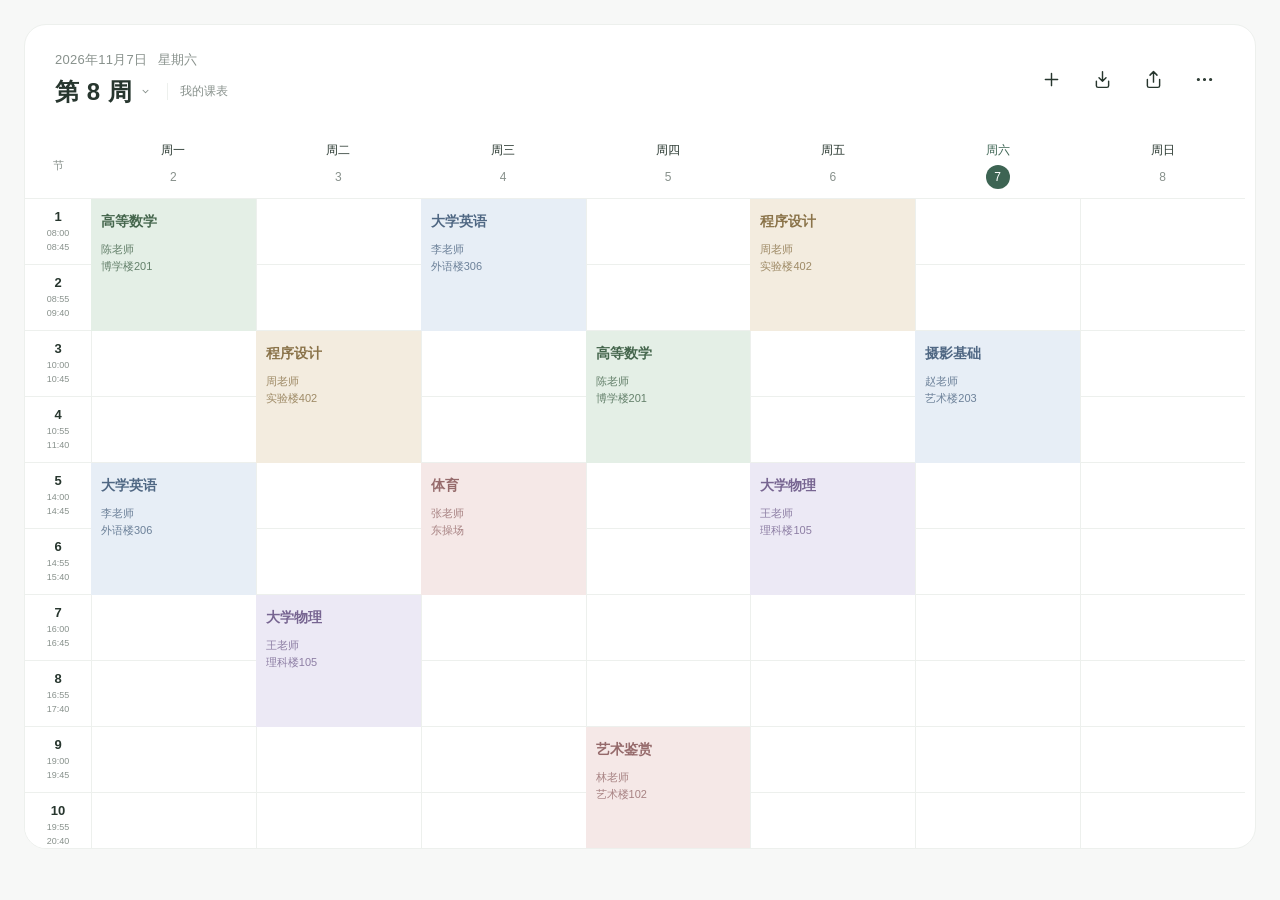
==== 设计稿/index.html @ 404265ef "Initial import of Linmu timetable app" ====
<!doctype html>
<html lang="zh-CN">
<head>
  <meta charset="UTF-8">
  <meta name="viewport" content="width=device-width, initial-scale=1, viewport-fit=cover">
  <meta name="color-scheme" content="light dark">
  <meta name="theme-color" content="#f7f8f7">
  <title>林木</title>
  <link rel="icon" href="icon.svg" type="image/svg+xml">
  <link rel="stylesheet" href="styles.css">
</head>
<body>
  <svg class="sprite" xmlns="http://www.w3.org/2000/svg" aria-hidden="true">
    <symbol id="i-plus" viewBox="0 0 24 24"><path d="M12 5v14M5 12h14"/></symbol>
    <symbol id="i-import" viewBox="0 0 24 24"><path d="M12 3v11m-4-4 4 4 4-4M5 14v5a2 2 0 0 0 2 2h10a2 2 0 0 0 2-2v-5"/></symbol>
    <symbol id="i-share" viewBox="0 0 24 24"><path d="M12 15V3m-4 4 4-4 4 4M5 12v7a2 2 0 0 0 2 2h10a2 2 0 0 0 2-2v-7"/></symbol>
    <symbol id="i-more" viewBox="0 0 24 24"><circle cx="5" cy="12" r="1"/><circle cx="12" cy="12" r="1"/><circle cx="19" cy="12" r="1"/></symbol>
    <symbol id="i-close" viewBox="0 0 24 24"><path d="m6 6 12 12M6 18 18 6"/></symbol>
    <symbol id="i-left" viewBox="0 0 24 24"><path d="m14 6-6 6 6 6"/></symbol>
    <symbol id="i-right" viewBox="0 0 24 24"><path d="m10 6 6 6-6 6"/></symbol>
    <symbol id="i-down" viewBox="0 0 24 24"><path d="m8 10 4 4 4-4"/></symbol>
    <symbol id="i-edit" viewBox="0 0 24 24"><path d="m15 4 5 5M4 20l5-1L20 8a2 2 0 0 0-5-5L4 14Z"/></symbol>
    <symbol id="i-copy" viewBox="0 0 24 24"><rect x="8" y="8" width="12" height="13" rx="2"/><path d="M15 8V5a2 2 0 0 0-2-2H5a2 2 0 0 0-2 2v8a2 2 0 0 0 2 2h3"/></symbol>
    <symbol id="i-trash" viewBox="0 0 24 24"><path d="M3 6h18M9 6V3h6v3M5 6l1 14h12l1-14M10 10v6m4-6v6"/></symbol>
    <symbol id="i-check" viewBox="0 0 24 24"><path d="m5 12 4 4L19 6"/></symbol>
    <symbol id="i-settings" viewBox="0 0 24 24"><path d="M4 7h16M4 17h16"/><circle cx="9" cy="7" r="3"/><circle cx="15" cy="17" r="3"/></symbol>
    <symbol id="i-grid" viewBox="0 0 24 24"><rect x="3" y="3" width="18" height="18" rx="3"/><path d="M3 9h18M9 9v12"/></symbol>
    <symbol id="i-image" viewBox="0 0 24 24"><rect x="3" y="3" width="18" height="18" rx="3"/><path d="m3 17 6-6 5 5 3-3 4 4"/><circle cx="16" cy="8" r="1"/></symbol>
    <symbol id="i-file" viewBox="0 0 24 24"><path d="M14 3H6a2 2 0 0 0-2 2v14a2 2 0 0 0 2 2h12a2 2 0 0 0 2-2V9Zm0 0v6h6M8 14h8m-8 3h5"/></symbol>
    <symbol id="i-pin" viewBox="0 0 24 24"><path d="M19 10c0 5-7 11-7 11S5 15 5 10a7 7 0 0 1 14 0Z"/><circle cx="12" cy="10" r="2"/></symbol>
    <symbol id="i-person" viewBox="0 0 24 24"><circle cx="12" cy="7" r="4"/><path d="M4 21v-2a8 8 0 0 1 16 0v2"/></symbol>
    <symbol id="i-clock" viewBox="0 0 24 24"><circle cx="12" cy="12" r="9"/><path d="M12 7v5l3 2"/></symbol>
  </svg>
  <main class="app">
    <header class="toolbar">
      <button class="date-button" id="open-weeks" aria-label="查看和切换周次">
        <span class="date-line">2026年11月7日 <span class="weekday">星期六</span></span>
        <span class="week-line"><strong id="week-label">第 8 周</strong><svg class="icon"><use href="#i-down"/></svg><span class="table-name" id="table-name">我的课表</span></span>
      </button>
      <nav class="toolbar-actions" aria-label="课表操作">
        <button class="icon-button" data-action="add" aria-label="添加课程" title="添加课程"><svg class="icon"><use href="#i-plus"/></svg></button>
        <button class="icon-button" data-action="import" aria-label="导入课程" title="导入课程"><svg class="icon"><use href="#i-import"/></svg></button>
        <button class="icon-button" data-action="share" aria-label="导出课表" title="导出课表"><svg class="icon"><use href="#i-share"/></svg></button>
        <button class="icon-button" data-action="menu" aria-label="课表与设置" title="课表与设置"><svg class="icon"><use href="#i-more"/></svg></button>
      </nav>
    </header>
    <div class="schedule-scroll" id="schedule-scroll">
      <div class="schedule" id="schedule" role="group" aria-label="每周课表"></div>
    </div>
  </main>
  <dialog id="panel" aria-labelledby="panel-title">
    <div class="sheet-handle" aria-hidden="true"></div>
    <header class="panel-header"><h1 id="panel-title"></h1><button class="icon-button" id="close-panel" aria-label="关闭"><svg class="icon"><use href="#i-close"/></svg></button></header>
    <div id="panel-body"></div>
  </dialog>
  <div class="toast" id="toast" role="status"></div>
  <script src="app.js"></script>
</body>
</html>
---- 设计稿/styles.css ----
:root {
  color-scheme: light;
  --page: #f7f8f7;
  --surface: #ffffff;
  --text: #27362e;
  --secondary: #88918c;
  --line: #edf0ed;
  --field: #f5f7f5;
  --accent: #3d6453;
  --accent-soft: #eaf0eb;
  --danger: #b96565;
  --shadow: 0 18px 70px #17291e14;
  --mint: #e4efe6;
  --mint-ink: #45664d;
  --blue: #e7eef6;
  --blue-ink: #4f6783;
  --sand: #f3ecdf;
  --sand-ink: #8a7349;
  --rose: #f5e8e7;
  --rose-ink: #956a6b;
  --lilac: #ece9f5;
  --lilac-ink: #776591;
  --row-height: 68px;
  --time-width: 48px;
}
@media (prefers-color-scheme: dark) {
  :root:not([data-theme="light"]) { color-scheme: dark; --page: #151a17; --surface: #1b211d; --text: #e0e7e1; --secondary: #86948b; --line: #2b332d; --field: #242d26; --accent: #acc9b4; --accent-soft: #2c3a30; --danger: #e09b9b; --shadow: 0 18px 70px #0005; --mint: #293e30; --mint-ink: #bdd1bf; --blue: #283746; --blue-ink: #c0cede; --sand: #403a2b; --sand-ink: #d9cdad; --rose: #432e31; --rose-ink: #dfbfc1; --lilac: #352e44; --lilac-ink: #cebfdf; }
}
:root[data-theme="dark"] { color-scheme: dark; --page: #151a17; --surface: #1b211d; --text: #e0e7e1; --secondary: #86948b; --line: #2b332d; --field: #242d26; --accent: #acc9b4; --accent-soft: #2c3a30; --danger: #e09b9b; --shadow: 0 18px 70px #0005; --mint: #293e30; --mint-ink: #bdd1bf; --blue: #283746; --blue-ink: #c0cede; --sand: #403a2b; --sand-ink: #d9cdad; --rose: #432e31; --rose-ink: #dfbfc1; --lilac: #352e44; --lilac-ink: #cebfdf; }
* { box-sizing: border-box; }
body { margin: 0; background: var(--page); color: var(--text); font-family: -apple-system, BlinkMacSystemFont, "Segoe UI", "Microsoft YaHei", sans-serif; -webkit-font-smoothing: antialiased; }
button, input, select, textarea { font: inherit; color: inherit; }
button { border: 0; cursor: pointer; -webkit-tap-highlight-color: transparent; }
button:disabled { opacity: .45; cursor: default; }
button, input, select, textarea { outline-offset: 3px; }
:focus-visible { outline: 2px solid var(--accent); }
button { touch-action: manipulation; }
svg { flex-shrink: 0; }
.sprite { position: absolute; width: 0; height: 0; overflow: hidden; }
.icon { width: 21px; height: 21px; fill: none; stroke: currentColor; stroke-width: 1.65; stroke-linecap: round; stroke-linejoin: round; }
.app { max-width: 1280px; margin: 32px auto; background: var(--surface); border: 1px solid var(--line); border-radius: 22px; overflow: hidden; }
.toolbar { min-height: 108px; padding: 25px 30px; display: flex; align-items: center; justify-content: space-between; gap: 8px; }
.date-button { text-align: left; padding: 0; background: transparent; min-width: 0; }
.date-line { display: block; font-size: 13px; color: var(--secondary); letter-spacing: .25px; white-space: nowrap; }
.weekday { margin-left: 7px; }
.week-line { display: flex; align-items: center; gap: 6px; margin-top: 7px; }
.week-line strong { font-size: 24px; font-weight: 600; letter-spacing: .5px; }
.week-line .icon { width: 15px; height: 15px; color: var(--secondary); }
.table-name { font-size: 12px; color: var(--secondary); border-left: 1px solid var(--line); padding-left: 12px; margin-left: 8px; max-width: 200px; white-space: nowrap; overflow: hidden; text-overflow: ellipsis; }
.toolbar-actions { display: flex; align-items: center; gap: 9px; }
.icon-button { width: 42px; height: 42px; border-radius: 13px; background: transparent; display: inline-flex; align-items: center; justify-content: center; flex-shrink: 0; }
@media (hover: hover) { .icon-button:hover, .time-cell:hover { background: var(--field); } .course:hover { filter: brightness(.97); } .empty-cell:hover { background: var(--field); } }
.schedule-scroll { overflow: auto; max-height: calc(100dvh - 185px); }
.schedule { display: grid; grid-template-columns: var(--time-width) repeat(7, minmax(0, 1fr)); grid-template-rows: 66px repeat(var(--rows, 12), var(--row-height)); isolation: isolate; padding-right: 10px; padding-bottom: 14px; }
.day-heading { grid-row: 1; position: sticky; top: 0; z-index: 4; background: var(--surface); display: flex; flex-direction: column; align-items: center; justify-content: center; gap: 6px; font-size: 12px; border-bottom: 1px solid var(--line); }
.day-heading span { color: var(--secondary); font-size: 12px; width: 24px; height: 24px; display: grid; place-items: center; }
.day-heading.today { color: var(--accent); }
.day-heading.today span { background: var(--accent); color: var(--surface); border-radius: 50%; }
.corner { color: var(--secondary); font-size: 11px; }
.time-cell { grid-column: 1; display: flex; flex-direction: column; align-items: center; justify-content: center; background: var(--surface); border-bottom: 1px solid var(--line); gap: 2px; padding: 0; }
.period-number { font-size: 13px; font-weight: 550; margin-bottom: 2px; }
.period-time { font-size: 9px; color: var(--secondary); font-variant-numeric: tabular-nums; line-height: 1.3; }
.empty-cell { padding: 0; background: transparent; border-left: 1px solid var(--line); border-bottom: 1px solid var(--line); min-width: 0; user-select: none; -webkit-user-select: none; touch-action: pan-y; }
.empty-cell.selected { background: var(--accent-soft); box-shadow: inset 0 0 0 1px var(--accent); }
.course { margin: 0; border-radius: 0; min-width: 0; z-index: 1; background: var(--course-bg); color: var(--course-ink); padding: 12px 10px; display: flex; flex-direction: column; align-items: flex-start; text-align: left; overflow: hidden; position: relative; }
.mint { --course-bg: var(--mint); --course-ink: var(--mint-ink); }
.blue { --course-bg: var(--blue); --course-ink: var(--blue-ink); }
.sand { --course-bg: var(--sand); --course-ink: var(--sand-ink); }
.rose { --course-bg: var(--rose); --course-ink: var(--rose-ink); }
.lilac { --course-bg: var(--lilac); --course-ink: var(--lilac-ink); }
.course-name { font-size: 14px; line-height: 1.55; font-weight: 600; word-break: break-all; display: -webkit-box; -webkit-line-clamp: 3; -webkit-box-orient: vertical; overflow: hidden; }
.course-meta { font-size: 11px; opacity: .8; line-height: 1.6; width: 100%; white-space: nowrap; overflow: hidden; text-overflow: ellipsis; }
.course-teacher { margin-top: 8px; }
.course-location { white-space: normal; overflow-wrap: anywhere; text-overflow: clip; flex-shrink: 0; }
dialog { width: min(460px, calc(100% - 32px)); padding: 0; border: 1px solid var(--line); border-radius: 24px; background: var(--surface); color: var(--text); box-shadow: var(--shadow); max-height: calc(100dvh - 48px); overflow: auto; }
dialog::backdrop { background: #16251d4d; backdrop-filter: blur(4px); }
.sheet-handle { display: none; }
.panel-header { display: flex; align-items: center; justify-content: space-between; padding: 19px 20px 9px 26px; }
.panel-header h1 { margin: 0; font-size: 19px; font-weight: 600; }
#panel-body { padding: 8px 26px 26px; }
.form-stack { display: flex; flex-direction: column; gap: 17px; }
.form-row { display: flex; gap: 12px; }
.form-row > * { flex: 1; min-width: 0; }
.field { display: flex; flex-direction: column; gap: 8px; font-size: 12px; color: var(--secondary); }
input, select, textarea { width: 100%; border: 1px solid transparent; background: var(--field); border-radius: 10px; padding: 12px; font-size: 14px; color: var(--text); min-height: 44px; }
textarea { resize: vertical; min-height: 80px; line-height: 1.65; }
input::placeholder, textarea::placeholder { color: var(--secondary); }
input[type="checkbox"], input[type="radio"] { width: 18px; height: 18px; min-height: auto; accent-color: var(--accent); }
.primary, .secondary, .danger-button { padding: 13px 18px; min-height: 46px; border-radius: 12px; font-size: 14px; font-weight: 550; display: flex; align-items: center; justify-content: center; gap: 8px; }
.primary { background: var(--accent); color: var(--surface); }
.secondary { background: var(--field); color: var(--text); }
.danger-button { background: var(--field); color: var(--danger); }
.full { width: 100%; }
.panel-footer { margin-top: 24px; display: flex; gap: 10px; }
.panel-footer > * { flex: 1; }
.swatches { display: flex; gap: 12px; }
.swatch { width: 34px; height: 34px; padding: 4px; background: var(--course-bg); color: var(--course-ink); border-radius: 50%; display: grid; place-items: center; outline-offset: 3px; }
.swatch.active { outline: 1.5px solid var(--course-ink); }
.swatch .icon { width: 17px; height: 17px; }
.weeks-grid { display: grid; grid-template-columns: repeat(5, 1fr); gap: 8px; margin-top: 14px; }
.week-chip { background: var(--field); border-radius: 10px; min-height: 43px; padding: 5px; font-size: 13px; }
.week-chip.active { background: var(--accent); color: var(--surface); }
.segmented { display: flex; gap: 4px; background: var(--field); padding: 4px; border-radius: 11px; }
.segmented button { flex: 1; border-radius: 8px; background: transparent; padding: 9px 4px; font-size: 12px; }
.segmented button.active { background: var(--surface); box-shadow: 0 1px 5px #00000008; }
.week-nav { display: flex; align-items: center; justify-content: space-between; margin-bottom: 16px; }
.muted { color: var(--secondary); font-size: 12px; line-height: 1.6; }
.detail-title { background: var(--course-bg); color: var(--course-ink); padding: 24px 20px; border-radius: 16px; margin: 2px 0 22px; }
.detail-title h2 { margin: 0; font-size: 24px; line-height: 1.5; font-weight: 550; }
.detail-title p { margin: 8px 0 0; font-size: 13px; opacity: .8; }
.detail-list { display: flex; flex-direction: column; gap: 18px; }
.detail-item { display: flex; align-items: flex-start; gap: 14px; font-size: 14px; line-height: 1.6; }
.detail-item .icon { color: var(--secondary); width: 19px; margin-top: 2px; }
.detail-note { font-size: 13px; line-height: 1.7; margin: 22px 0 0; color: var(--secondary); white-space: pre-wrap; }
.detail-actions { display: flex; gap: 10px; margin-top: 26px; }
.detail-actions button { flex: 1; }
.list-button { width: 100%; display: flex; align-items: center; justify-content: space-between; gap: 12px; text-align: left; padding: 16px 12px; background: transparent; border-radius: 12px; font-size: 14px; }
.list-button:hover { background: var(--field); }
.list-leading { display: flex; align-items: center; gap: 13px; }
.list-button .trailing { color: var(--secondary); display: flex; align-items: center; gap: 8px; font-size: 12px; }
.separator { border: 0; border-top: 1px solid var(--line); margin: 12px 0; }
.table-option { display: flex; align-items: center; gap: 12px; width: 100%; background: var(--field); border-radius: 12px; padding: 15px; margin-top: 9px; text-align: left; }
.table-option .option-name { flex: 1; font-size: 14px; }
.table-option .option-name small { display: block; color: var(--secondary); font-size: 11px; margin-top: 5px; }
.table-option .icon { color: var(--accent); }
.mini-grid { display: grid; grid-template-columns: repeat(7, 1fr); grid-auto-rows: 16px; gap: 3px; padding: 20px; border: 1px solid var(--line); border-radius: 12px; margin: 16px 0; }
.mini-grid span { border-radius: 3px; background: var(--field); }
.mini-grid span.filled { background: var(--mint); }
.summary { display: flex; gap: 10px; margin: 18px 0; }
.summary > div { flex: 1; border-radius: 12px; background: var(--field); padding: 16px; text-align: center; }
.summary strong { display: block; font-size: 22px; font-weight: 550; margin-bottom: 5px; }
.summary small { font-size: 12px; color: var(--secondary); }
.time-row { display: flex; align-items: center; gap: 10px; padding: 7px 0; }
.time-row > span { flex: 0 0 26px; text-align: center; color: var(--secondary); font-size: 12px; }
.time-row input { min-width: 0; padding: 10px 6px; text-align: center; }
.time-rows { max-height: 35dvh; overflow: auto; margin-top: 10px; }
.logo { display: block; width: 62px; height: 62px; margin: 4px 0 18px; }
.welcome-title { margin: 0 0 24px; font-size: 26px; font-weight: 550; }
.check-line { display: flex; align-items: center; gap: 10px; padding: 12px 0; font-size: 14px; }
.toast { position: fixed; left: 50%; bottom: max(30px, env(safe-area-inset-bottom)); transform: translate(-50%, 10px); background: var(--text); color: var(--surface); padding: 12px 20px; border-radius: 30px; font-size: 13px; opacity: 0; pointer-events: none; transition: opacity .18s, transform .18s; z-index: 20; white-space: nowrap; }
.toast.visible { opacity: 1; transform: translate(-50%, 0); }
.empty-state { grid-column: 2 / -1; grid-row: 4 / 7; z-index: 2; align-self: center; justify-self: center; color: var(--secondary); font-size: 14px; pointer-events: none; }
@media (min-width: 768px) { :root { --row-height: 66px; --time-width: 66px; } .app { margin: 24px; } }
@media (min-width: 1328px) { .app { margin: 32px auto; } }
@media (max-width: 600px) {
  :root { --row-height: 65px; --time-width: 39px; }
  body { background: var(--surface); }
  .app { margin: 0; border: 0; border-radius: 0; }
  .toolbar { min-height: 101px; padding: max(23px, env(safe-area-inset-top)) 12px 19px 16px; gap: 2px; }
  .date-line { font-size: 10px; letter-spacing: 0; }
  .weekday { margin-left: 3px; }
  .week-line { margin-top: 8px; gap: 3px; }
  .week-line strong { font-size: 21px; }
  .table-name { max-width: 62px; padding-left: 7px; margin-left: 4px; font-size: 10px; }
  .toolbar-actions { gap: 0; }
  .toolbar-actions .icon-button { width: 38px; height: 44px; }
  .toolbar-actions .icon { width: 20px; height: 20px; }
  .schedule-scroll { max-height: calc(100dvh - 101px); }
  .schedule { grid-template-rows: 63px repeat(var(--rows, 12), var(--row-height)); padding-right: 5px; padding-bottom: max(14px, env(safe-area-inset-bottom)); }
  .day-heading { font-size: 11px; gap: 4px; }
  .day-heading span { font-size: 11px; width: 22px; height: 22px; }
  .course { padding: 9px 4px; }
  .course-name { font-size: 11px; line-height: 1.55; letter-spacing: 0; -webkit-line-clamp: 3; }
  .course-meta { font-size: 9px; line-height: 1.6; }
  .course-teacher { margin-top: 7px; }
  dialog { width: 100%; max-width: 100%; margin: auto 0 0; max-height: calc(100dvh - 34px); border: 0; border-radius: 23px 23px 0 0; padding-bottom: env(safe-area-inset-bottom); }
  .sheet-handle { display: block; width: 32px; height: 4px; border-radius: 3px; background: var(--line); margin: 10px auto 0; }
  .panel-header { padding: 7px 15px 9px 22px; }
  #panel-body { padding: 8px 22px 25px; }
}
@media (max-width: 359px) { .toolbar { padding-left: 10px; padding-right: 6px; } .toolbar-actions .icon-button { width: 34px; } .table-name { display: none; } .course-name { font-size: 10px; } }
@media (prefers-reduced-motion: reduce) { * { transition: none !important; scroll-behavior: auto !important; } }
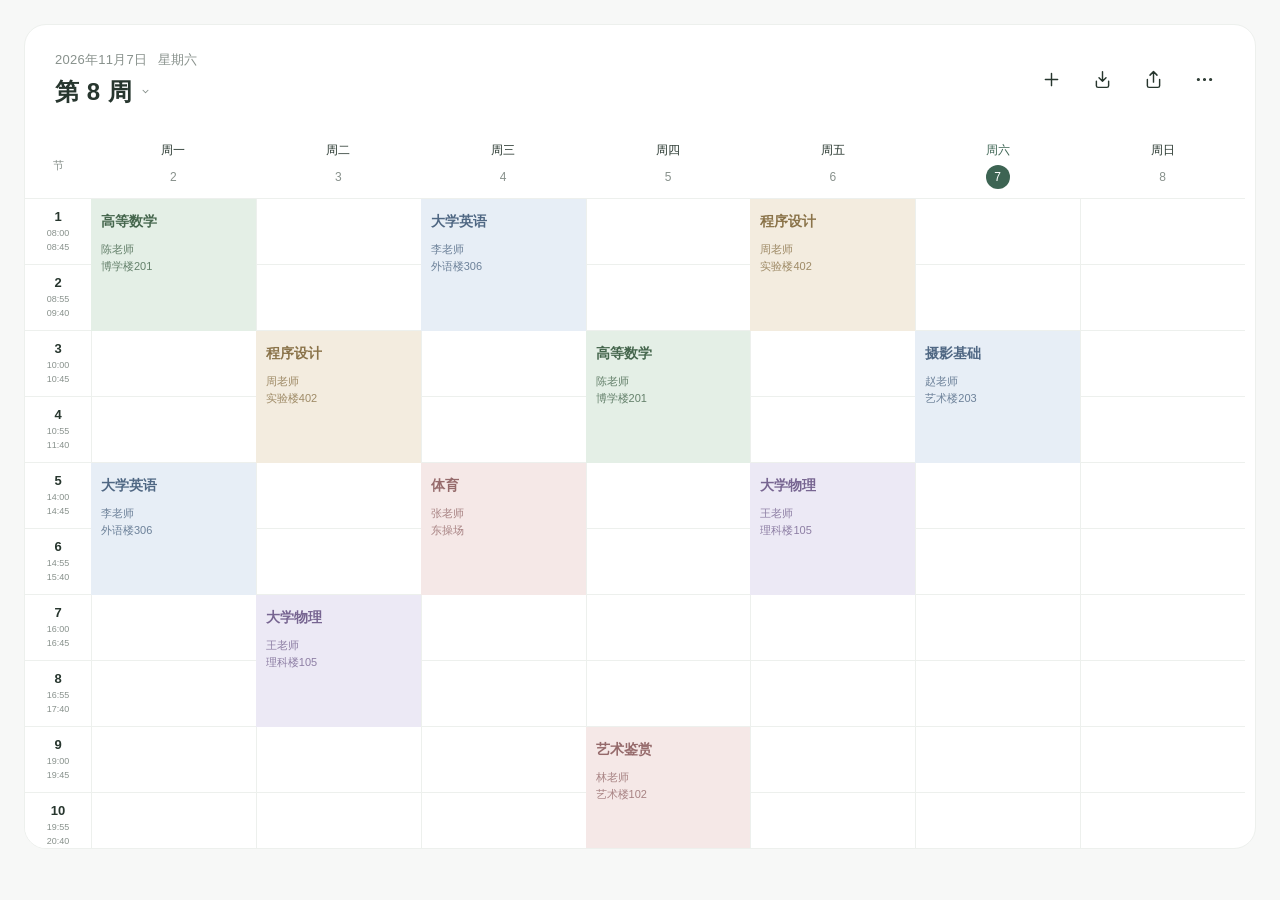
==== commit 76d5b6da: "Sync Linmu Android 1.0.4 source and project records" ====
--- a/设计稿/index.html
+++ b/设计稿/index.html
@@ -35,7 +35,7 @@
     <header class="toolbar">
       <button class="date-button" id="open-weeks" aria-label="查看和切换周次">
         <span class="date-line">2026年11月7日 <span class="weekday">星期六</span></span>
-        <span class="week-line"><strong id="week-label">第 8 周</strong><svg class="icon"><use href="#i-down"/></svg><span class="table-name" id="table-name">我的课表</span></span>
+        <span class="week-line"><strong id="week-label">第 8 周</strong><svg class="icon"><use href="#i-down"/></svg></span>
       </button>
       <nav class="toolbar-actions" aria-label="课表操作">
         <button class="icon-button" data-action="add" aria-label="添加课程" title="添加课程"><svg class="icon"><use href="#i-plus"/></svg></button>
--- a/设计稿/styles.css
+++ b/设计稿/styles.css
@@ -46,7 +46,6 @@
 .week-line { display: flex; align-items: center; gap: 6px; margin-top: 7px; }
 .week-line strong { font-size: 24px; font-weight: 600; letter-spacing: .5px; }
 .week-line .icon { width: 15px; height: 15px; color: var(--secondary); }
-.table-name { font-size: 12px; color: var(--secondary); border-left: 1px solid var(--line); padding-left: 12px; margin-left: 8px; max-width: 200px; white-space: nowrap; overflow: hidden; text-overflow: ellipsis; }
 .toolbar-actions { display: flex; align-items: center; gap: 9px; }
 .icon-button { width: 42px; height: 42px; border-radius: 13px; background: transparent; display: inline-flex; align-items: center; justify-content: center; flex-shrink: 0; }
 @media (hover: hover) { .icon-button:hover, .time-cell:hover { background: var(--field); } .course:hover { filter: brightness(.97); } .empty-cell:hover { background: var(--field); } }
@@ -151,7 +150,6 @@
   .weekday { margin-left: 3px; }
   .week-line { margin-top: 8px; gap: 3px; }
   .week-line strong { font-size: 21px; }
-  .table-name { max-width: 62px; padding-left: 7px; margin-left: 4px; font-size: 10px; }
   .toolbar-actions { gap: 0; }
   .toolbar-actions .icon-button { width: 38px; height: 44px; }
   .toolbar-actions .icon { width: 20px; height: 20px; }
@@ -168,5 +166,5 @@
   .panel-header { padding: 7px 15px 9px 22px; }
   #panel-body { padding: 8px 22px 25px; }
 }
-@media (max-width: 359px) { .toolbar { padding-left: 10px; padding-right: 6px; } .toolbar-actions .icon-button { width: 34px; } .table-name { display: none; } .course-name { font-size: 10px; } }
+@media (max-width: 359px) { .toolbar { padding-left: 10px; padding-right: 6px; } .toolbar-actions .icon-button { width: 34px; } .course-name { font-size: 10px; } }
 @media (prefers-reduced-motion: reduce) { * { transition: none !important; scroll-behavior: auto !important; } }
